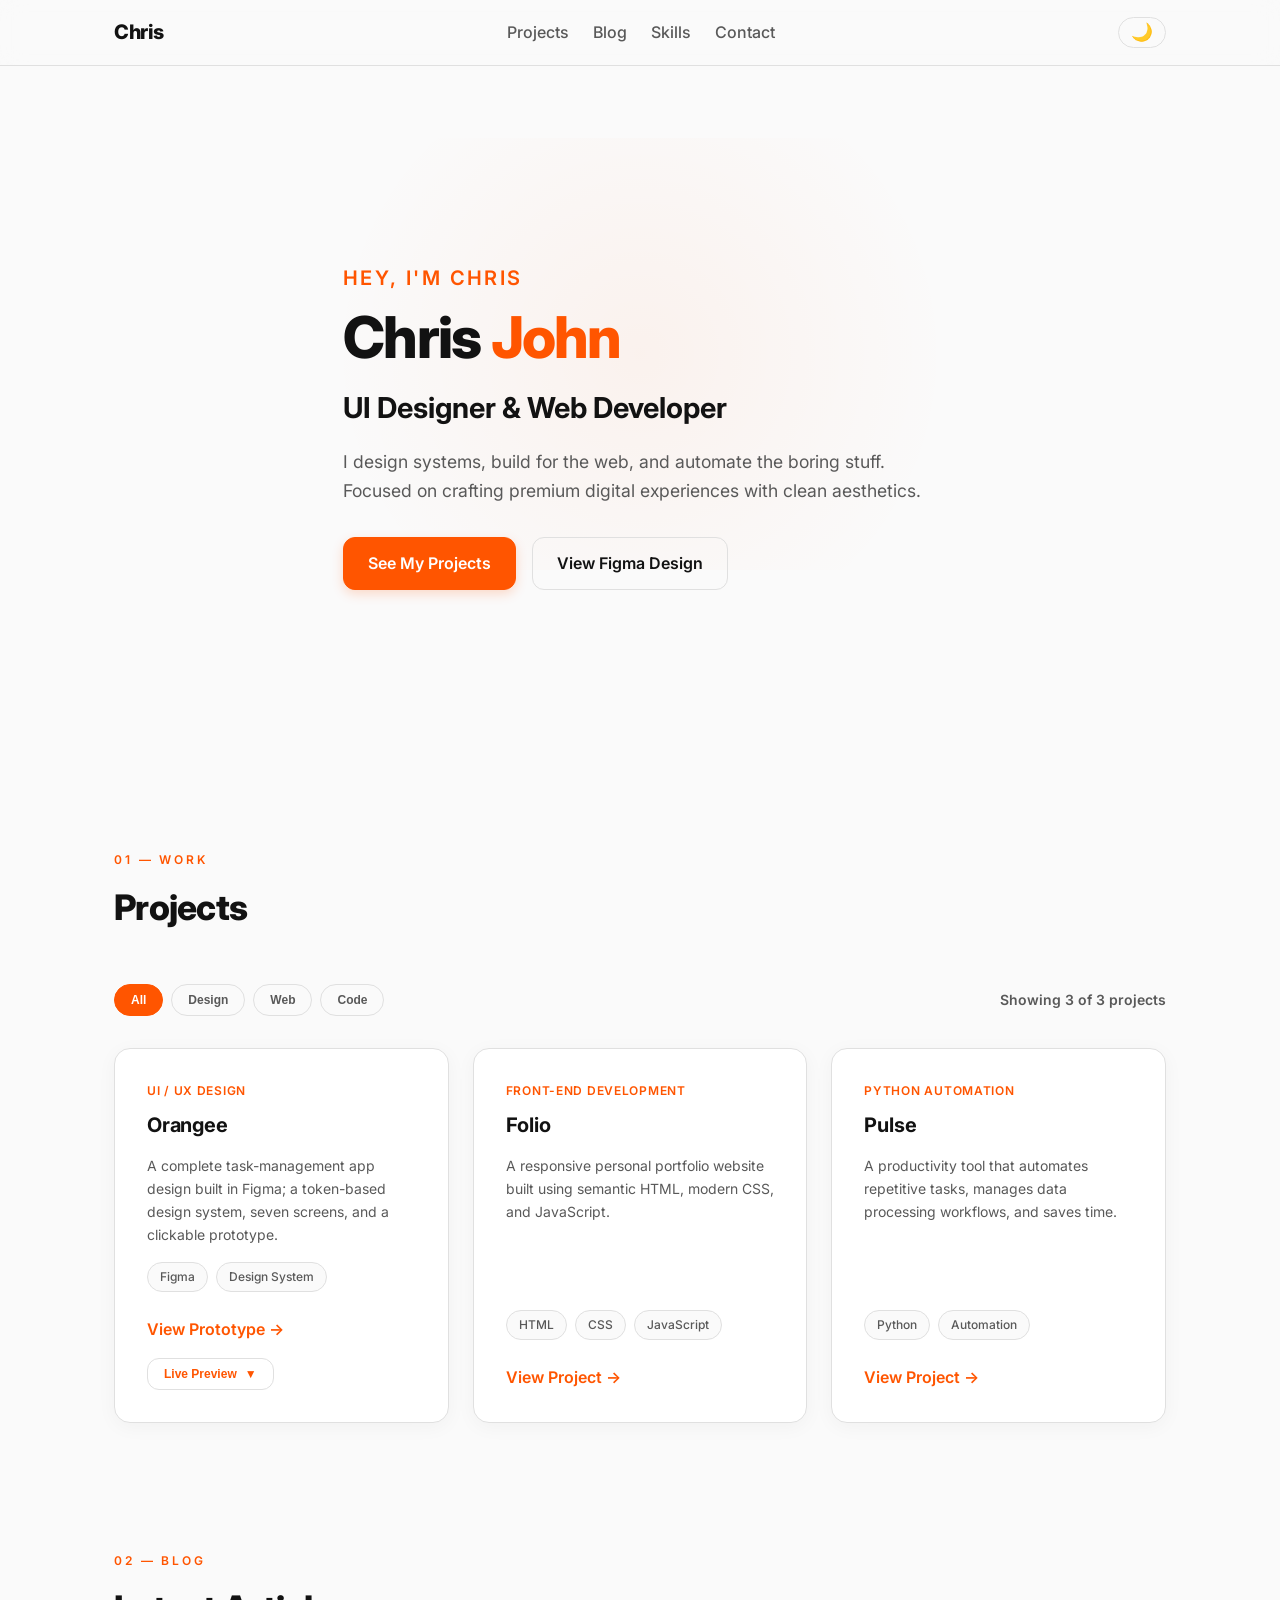
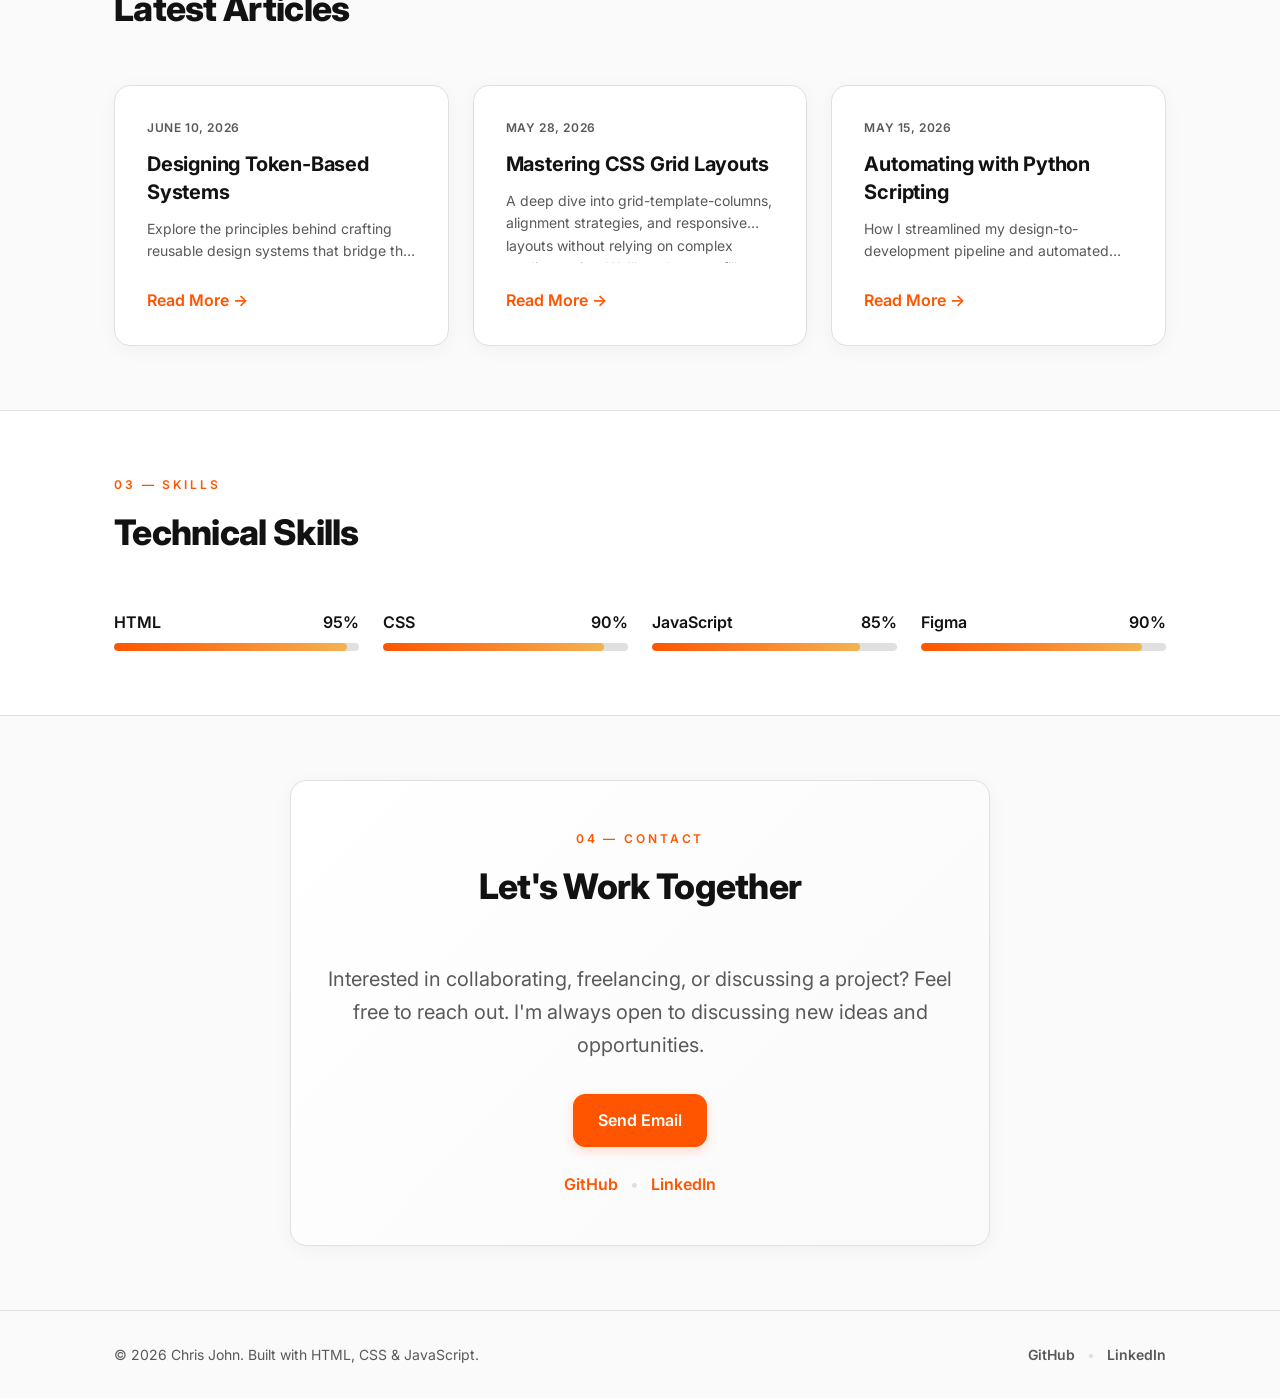
==== index.html @ bbb3df11 "Initial commit of folio folder" ====
<!DOCTYPE html>
<html lang="en">

<head>
    <meta charset="UTF-8">
    <meta name="viewport" content="width=device-width, initial-scale=1.0">

    <title>Chris — UI Designer & Web Developer</title>

    <!-- Google Font -->
    <link rel="preconnect" href="https://fonts.googleapis.com">
    <link rel="preconnect" href="https://fonts.gstatic.com" crossorigin>

    <link href="https://fonts.googleapis.com/css2?family=Inter:wght@400;500;600;700;800&display=swap" rel="stylesheet">

    <link rel="stylesheet" href="style.css">
</head>

<body>

    <!-- Navigation -->
    <nav class="nav" aria-label="Main navigation">
        <div class="container nav-inner">

            <a href="#home" class="brand">Chris</a>

            <ul class="nav-links">
                <li><a href="#projects">Projects</a></li>
                <li><a href="#blog">Blog</a></li>
                <li><a href="#skills">Skills</a></li>
                <li><a href="#contact">Contact</a></li>
            </ul>

            <button class="theme-btn" id="theme-toggle" aria-label="Toggle dark mode">
                🌙
            </button>

        </div>
    </nav>

    <!-- Hero Section -->
    <header class="hero" id="home">
        <div class="container">

            <p class="hero-tag reveal">Hey, I'm Chris</p>

            <h1 class="hero-name reveal">
                Chris <span class="highlight">John</span>
            </h1>

            <p class="hero-role reveal">
                UI Designer &amp; Web Developer
            </p>

            <p class="hero-bio reveal">
                I design systems, build for the web, and automate the boring stuff. Focused on crafting premium digital
                experiences with clean aesthetics.
            </p>

            <div class="hero-ctas reveal">

                <a href="#projects" class="btn btn-primary">
                    See My Projects
                </a>

                <a href="https://www.figma.com/design/I1WTBcyktZVdtdxtyELhZk/Untitled?node-id=0-1&p=f&t=AexnbBCi64m1Wz5f-0"
                    target="_blank" rel="noopener" class="btn btn-secondary">
                    View Figma Design
                </a>

            </div>

        </div>
    </header>

    <main>

        <!-- Projects -->
        <section class="section" id="projects">
            <div class="container">

                <p class="section-label">01 — Work</p>

                <h2 class="section-title">
                    Projects
                </h2>

                <!-- Project Category Filters & Count -->
                <div class="projects-controls reveal">
                    <div class="filter-group">
                        <button class="filter-btn active" data-filter="all">All</button>
                        <button class="filter-btn" data-filter="design">Design</button>
                        <button class="filter-btn" data-filter="web">Web</button>
                        <button class="filter-btn" data-filter="code">Code</button>
                    </div>
                    <p class="projects-count">Showing <span id="visible-count">3</span> of <span
                            id="total-count">3</span> projects</p>
                </div>

                <div class="projects-grid">

                    <!-- Project 1 -->
                    <article class="card reveal" data-category="design">

                        <span class="card-tag">
                            UI / UX Design
                        </span>

                        <h3 class="card-title">
                            Orangee
                        </h3>

                        <p class="card-desc">
                            A complete task-management app design built in Figma;
                            a token-based design system, seven screens,
                            and a clickable prototype.
                        </p>

                        <div class="card-meta">
                            <span class="chip">Figma</span>
                            <span class="chip">Design System</span>
                        </div>

                        <div class="card-actions">
                            <a href="https://www.figma.com/design/I1WTBcyktZVdtdxtyELhZk/Untitled?node-id=0-1&p=f&t=AexnbBCi64m1Wz5f-0"
                                target="_blank" rel="noopener" class="card-link">
                                View Prototype <span class="arrow">→</span>
                            </a>
                            <button class="btn-preview-toggle" aria-expanded="false"
                                aria-label="Toggle Figma live preview">
                                Live Preview <span class="preview-icon">▼</span>
                            </button>
                        </div>

                        <!-- Live Preview Drawer -->
                        <div class="preview-drawer">
                            <div class="preview-iframe-wrapper">
                                <iframe class="figma-embed" src=""
                                    data-src="https://embed.figma.com/proto/I1WTBcyktZVdtdxtyELhZk/Untitled?node-id=5-559&p=f&scaling=min-zoom&content-scaling=fixed&page-id=4%3A513&starting-point-node-id=5%3A559&embed-host=share"
                                    allowfullscreen>
                                </iframe>
                            </div>
                        </div>

                    </article>

                    <!-- Project 2 -->
                    <article class="card reveal" data-category="web">

                        <span class="card-tag">
                            Front-End Development
                        </span>

                        <h3 class="card-title">
                            Folio
                        </h3>

                        <p class="card-desc">
                            A responsive personal portfolio website built using
                            semantic HTML, modern CSS, and JavaScript.
                        </p>

                        <div class="card-meta">
                            <span class="chip">HTML</span>
                            <span class="chip">CSS</span>
                            <span class="chip">JavaScript</span>
                        </div>

                        <a href="#" class="card-link">
                            View Project <span class="arrow">→</span>
                        </a>

                    </article>

                    <!-- Project 3 -->
                    <article class="card reveal" data-category="code">

                        <span class="card-tag">
                            Python Automation
                        </span>

                        <h3 class="card-title">
                            Pulse
                        </h3>

                        <p class="card-desc">
                            A productivity tool that automates repetitive tasks,
                            manages data processing workflows, and saves time.
                        </p>

                        <div class="card-meta">
                            <span class="chip">Python</span>
                            <span class="chip">Automation</span>
                        </div>

                        <a href="#" class="card-link">
                            View Project <span class="arrow">→</span>
                        </a>

                    </article>

                </div>

            </div>
        </section>

        <!-- Blog -->
        <section class="section" id="blog">
            <div class="container">

                <p class="section-label">02 — Blog</p>

                <h2 class="section-title">
                    Latest Articles
                </h2>

                <div class="blog-grid">

                    <!-- Blog Post 1 -->
                    <article class="blog-card reveal">

                        <span class="blog-date">
                            June 10, 2026
                        </span>

                        <h3 class="blog-title">
                            Designing Token-Based Systems
                        </h3>

                        <p class="blog-excerpt">
                            Explore the principles behind crafting reusable design systems that bridge the gap between
                            Figma foundations and production-ready CSS variables. By establishing clear token maps for
                            colors, spacing, and typography, teams can guarantee consistency, reduce layout errors, and
                            streamline designer-developer handoffs.
                        </p>

                        <a href="#" class="blog-link">
                            Read More <span class="arrow">→</span>
                        </a>

                    </article>

                    <!-- Blog Post 2 -->
                    <article class="blog-card reveal">

                        <span class="blog-date">
                            May 28, 2026
                        </span>

                        <h3 class="blog-title">
                            Mastering CSS Grid Layouts
                        </h3>

                        <p class="blog-excerpt">
                            A deep dive into grid-template-columns, alignment strategies, and responsive layouts without
                            relying on complex media queries. We'll explore autofill vs. fit behaviors, fractional
                            units, and grid-area patterns that make building complex multi-column responsive systems a
                            breeze.
                        </p>

                        <a href="#" class="blog-link">
                            Read More <span class="arrow">→</span>
                        </a>

                    </article>

                    <!-- Blog Post 3 -->
                    <article class="blog-card reveal">

                        <span class="blog-date">
                            May 15, 2026
                        </span>

                        <h3 class="blog-title">
                            Automating with Python Scripting
                        </h3>

                        <p class="blog-excerpt">
                            How I streamlined my design-to-development pipeline and automated assets generation using
                            custom command-line automation tools. From compiling JSON Figma tokens into CSS variables to
                            optimizing SVG vectors automatically, learn how script automation saves hours of manual
                            work.
                        </p>

                        <a href="#" class="blog-link">
                            Read More <span class="arrow">→</span>
                        </a>

                    </article>

                </div>

            </div>
        </section>

        <!-- Skills -->
        <section class="section section-alt" id="skills">
            <div class="container">

                <p class="section-label">03 — Skills</p>

                <h2 class="section-title">
                    Technical Skills
                </h2>

                <div class="skills-list">

                    <div class="skill-item reveal">
                        <div class="skill-head">
                            <span>HTML</span>
                            <span>95%</span>
                        </div>
                        <div class="skill-track">
                            <div class="skill-fill" style="width:95%"></div>
                        </div>
                    </div>

                    <div class="skill-item reveal">
                        <div class="skill-head">
                            <span>CSS</span>
                            <span>90%</span>
                        </div>
                        <div class="skill-track">
                            <div class="skill-fill" style="width:90%"></div>
                        </div>
                    </div>

                    <div class="skill-item reveal">
                        <div class="skill-head">
                            <span>JavaScript</span>
                            <span>85%</span>
                        </div>
                        <div class="skill-track">
                            <div class="skill-fill" style="width:85%"></div>
                        </div>
                    </div>

                    <div class="skill-item reveal">
                        <div class="skill-head">
                            <span>Figma</span>
                            <span>90%</span>
                        </div>
                        <div class="skill-track">
                            <div class="skill-fill" style="width:90%"></div>
                        </div>
                    </div>

                </div>

            </div>
        </section>

        <!-- Contact -->
        <section class="section" id="contact">
            <div class="container contact-container reveal">

                <p class="section-label">04 — Contact</p>

                <h2 class="section-title">
                    Let's Work Together
                </h2>

                <p class="contact-text">
                    Interested in collaborating, freelancing, or discussing a project?
                    Feel free to reach out. I'm always open to discussing new ideas and opportunities.
                </p>

                <div class="contact-cta">
                    <a href="mailto:chrisjohnjaimon@gmail.com" class="btn btn-primary contact-link">
                        Send Email
                    </a>
                </div>

                <div class="contact-socials">
                    <a href="https://github.com/devcjj-github" target="_blank" rel="noopener" class="social-link"
                        aria-label="GitHub">
                        GitHub
                    </a>
                    <span class="social-separator">•</span>
                    <a href="https://www.linkedin.com/in/chrisjohnjaimon-linkedin" target="_blank" rel="noopener"
                        class="social-link" aria-label="LinkedIn">
                        LinkedIn
                    </a>
                </div>

            </div>
        </section>

    </main>

    <!-- Footer -->
    <footer class="footer">
        <div class="container footer-inner">

            <p>
                © 2026 Chris John. Built with HTML, CSS & JavaScript.
            </p>

            <div class="footer-socials">
                <a href="https://github.com/devcjj-github" target="_blank" rel="noopener"
                    class="footer-social-link">GitHub</a>
                <span class="footer-social-separator">•</span>
                <a href="https://www.linkedin.com/in/chrisjohnjaimon-linkedin" target="_blank" rel="noopener"
                    class="footer-social-link">LinkedIn</a>
            </div>

        </div>
    </footer>

    <!-- Back to top button -->
    <button id="to-top" class="to-top" aria-label="Scroll back to top">
        ↑
    </button>

    <script src="script.js"></script>

</body>

</html>
---- style.css ----
/* ==========================================================================
   PART 3: CSS FOUNDATIONS — TOKENS & RESET
   ========================================================================== */

:root {
    /* Colours — same hex codes as your Figma Foundations */
    --primary: #FF5500;
    --ink: #121212;
    --ink-muted: #595959;
    --surface: #FAFAFA;
    --card: #FFFFFF;
    --border: #E0E0E0;
    --pri-high: #FF5500; --pri-med: #FF8A33; --pri-low: #F4B251;

    /* Type scale — matches your S01 text styles */
    --display: clamp(2.2rem, 6vw, 3.6rem);
    --h1: 2.2rem; --h2: 1.8rem; --h3: 1.25rem; --body: 1rem;
    --cap: 0.875rem; --sm: 0.75rem;

    /* Spacing — 8-point grid in rem */
    --s4: 0.25rem; --s8: 0.5rem; --s12: 0.75rem; --s16: 1rem;
    --s24: 1.5rem; --s32: 2rem; --s48: 3rem; --s64: 4rem;

    /* Radius & shadow */
    --r-sm: 8px; --r-md: 12px; --r-lg: 16px; --r-pill: 999px;
    --shadow: 0 4px 20px rgba(18,18,18,0.04);
    --shadow-btn: rgba(255, 85, 0, 0.2);
    --shadow-btn-hover: rgba(255, 85, 0, 0.35);
}

/* 3.2 Dark mode — just redefine the colours */
body.dark {
    --primary: #FF8A33;
    --ink: #FAFAFA;
    --ink-muted: #E0E0E0;
    --surface: #121212;
    --card: #1E1E1E;
    --border: #2D2D2D;
    --shadow: 0 4px 20px rgba(0,0,0,0.4);
    --shadow-btn: rgba(255, 138, 51, 0.15);
    --shadow-btn-hover: rgba(255, 138, 51, 0.25);
}

/* 3.3 Reset and base styles */
*, *:before, *:after {
    box-sizing: border-box; margin: 0; padding: 0;
}

html { 
    scroll-behavior: smooth; 
}

body {
    font-family: 'Inter', system-ui, sans-serif;
    background-color: var(--surface); 
    color: var(--ink);
    line-height: 1.65;
    transition: background-color 0.3s ease, color 0.3s ease; /* smooth dark fade */
    overflow-x: hidden;
}

a { 
    color: inherit; 
    text-decoration: none; 
}

ul { 
    list-style: none; 
}

.container {
    max-width: 1100px; 
    margin: 0 auto; 
    padding: 0 var(--s24);
}

/* ==========================================================================
   PART 5: CSS COMPONENTS — NAV TO FOOTER
   ========================================================================== */

/* 5.1 Navigation */
nav {
    position: sticky; top: 0; z-index: 100; /* stays on top when scrolling */
    background-color: rgba(250, 250, 250, 0.85); 
    backdrop-filter: blur(12px);
    -webkit-backdrop-filter: blur(12px);
    border-bottom: 1px solid var(--border);
    transition: background-color 0.3s ease, border-color 0.3s ease;
}

body.dark nav {
    background-color: rgba(18, 18, 18, 0.85);
}

.nav-inner {
    display: flex; align-items: center; justify-content: space-between;
    padding: var(--s16) var(--s24);
}

.brand {
    font-weight: 800;
    font-size: var(--h3);
    color: var(--ink);
    letter-spacing: -0.02em;
}

.nav-links { 
    display: flex; align-items: center; gap: var(--s24); 
}

.nav-links a { 
    color: var(--ink-muted); font-weight: 500; 
    transition: color 0.2s ease;
}

.nav-links a:hover { 
    color: var(--primary); 
}

.theme-btn {
    background: none; border: 1px solid var(--border); border-radius: var(--r-pill);
    padding: var(--s4) var(--s12); cursor: pointer;
    font-size: 1.1rem;
    transition: background-color 0.2s ease, border-color 0.2s ease, transform 0.2s ease;
    display: flex;
    align-items: center;
    justify-content: center;
}

.theme-btn:hover {
    background-color: var(--border);
    transform: scale(1.05);
}

/* 5.2 Hero and buttons */
.hero {
    padding: var(--s64) 0; min-height: 80vh; display: flex; align-items: center;
    position: relative;
}

/* Add a premium soft radial gradient to background */
.hero::before {
    content: '';
    position: absolute;
    top: 10%;
    left: 20%;
    width: 60%;
    height: 60%;
    background: radial-gradient(circle, rgba(255, 85, 0, 0.05) 0%, rgba(250, 250, 250, 0) 70%);
    z-index: -1;
    pointer-events: none;
}

body.dark .hero::before {
    background: radial-gradient(circle, rgba(255, 138, 51, 0.03) 0%, rgba(18, 18, 18, 0) 70%);
}

.hero-tag { 
    color: var(--primary); 
    font-size: var(--h3); 
    font-weight: 600;
    text-transform: uppercase;
    letter-spacing: 0.12em;
    margin-bottom: var(--s12);
}

.hero-name {
    font-size: var(--display); font-weight: 800; line-height: 1.05; margin: var(--s8) 0 var(--s16);
    letter-spacing: -0.03em;
}

.hero-role { 
    color: var(--ink); font-size: var(--h2); font-weight: 700;
    margin-bottom: var(--s16);
}

.highlight { 
    color: var(--primary); font-weight: 800; 
}

.hero-bio { 
    max-width: 54ch; color: var(--ink-muted); margin-bottom: var(--s32); 
    font-size: 1.1rem;
}

.hero-ctas { 
    display: flex; flex-wrap: wrap; gap: var(--s16); 
}

.btn {
    display: inline-block; padding: var(--s12) var(--s24); border-radius: var(--r-md);
    font-weight: 600; cursor: pointer; 
    transition: transform 0.2s cubic-bezier(0.16, 1, 0.3, 1), background-color 0.2s ease, border-color 0.2s ease, color 0.2s ease, box-shadow 0.2s ease;
}

.btn:hover { 
    transform: translateY(-2px); 
}

.btn-primary { 
    background-color: var(--primary); color: #FFFFFF; 
    border: 1px solid var(--primary);
    box-shadow: 0 4px 12px var(--shadow-btn);
}

.btn-primary:hover {
    box-shadow: 0 6px 16px var(--shadow-btn-hover);
}

.btn-secondary {
    background-color: transparent;
    border: 1px solid var(--border);
    color: var(--ink);
}

.btn-secondary:hover {
    background-color: var(--border);
}

/* 5.3 Sections, the projects grid, and cards */
.section { 
    padding: var(--s64) 0; 
}

.section-alt { 
    background-color: var(--card); 
    border-top: 1px solid var(--border);
    border-bottom: 1px solid var(--border);
}

.section-label { 
    color: var(--primary); font-size: var(--sm); letter-spacing: 0.18rem; text-transform: uppercase; 
    font-weight: 600;
    margin-bottom: var(--s8);
}

.section-title { 
    font-size: var(--h1); font-weight: 800; margin-bottom: var(--s48); 
    letter-spacing: -0.02em;
}

/* Project Controls (Filters & Count) */
.projects-controls {
    display: flex;
    justify-content: space-between;
    align-items: center;
    flex-wrap: wrap;
    gap: var(--s16);
    margin-bottom: var(--s32);
    width: 100%;
}

.filter-group {
    display: flex;
    flex-wrap: wrap;
    gap: var(--s8);
}

.filter-btn {
    background: none;
    border: 1px solid var(--border);
    color: var(--ink-muted);
    font-weight: 600;
    font-size: var(--sm);
    padding: var(--s8) var(--s16);
    border-radius: var(--r-pill);
    cursor: pointer;
    transition: background-color 0.2s ease, border-color 0.2s ease, color 0.2s ease, transform 0.15s ease;
}

.filter-btn:hover {
    color: var(--ink);
    border-color: var(--ink-muted);
}

.filter-btn.active {
    background-color: var(--primary);
    border-color: var(--primary);
    color: #FFFFFF;
}

.projects-count {
    font-size: var(--cap);
    color: var(--ink-muted);
    font-weight: 600;
}

.projects-grid {
    display: grid;
    grid-template-columns: repeat(auto-fit, minmax(300px, 1fr));
    gap: var(--s24);
    width: 100%;
}

.card {
    display: flex; flex-direction: column;
    background-color: var(--card); border: 1px solid var(--border);
    border-radius: var(--r-lg); padding: var(--s32); box-shadow: var(--shadow);
    transition: transform 0.3s cubic-bezier(0.16, 1, 0.3, 1), box-shadow 0.3s ease, border-color 0.3s ease, opacity 0.3s ease;
}

.card.fade-out {
    opacity: 0;
    transform: scale(0.92) translateY(12px);
    pointer-events: none;
}

.card.hide-card {
    display: none !important;
}

.card:hover { 
    transform: translateY(-6px); 
    box-shadow: 0 12px 32px rgba(26,26,26,0.08);
    border-color: var(--primary);
}

body.dark .card:hover {
    box-shadow: 0 12px 32px rgba(0,0,0,0.35);
}

.card-tag { 
    color: var(--primary); font-size: var(--sm); text-transform: uppercase; 
    font-weight: 600;
    letter-spacing: 0.06em;
}

.card-title { 
    font-size: var(--h3); font-weight: 700; margin: var(--s8) 0 var(--s12); 
    letter-spacing: -0.01em;
}

.card-desc { 
    flex: 1; color: var(--ink-muted); font-size: var(--cap); 
    margin-bottom: var(--s16);
}

.card-meta { 
    display: flex; flex-wrap: wrap; gap: var(--s8); margin: 0 0 var(--s24) 0; 
}

.chip { 
    font-size: var(--sm); padding: var(--s4) var(--s12); border-radius: var(--r-pill); border: 1px solid var(--border); 
    background-color: var(--surface);
    color: var(--ink-muted);
    font-weight: 500;
}

.card-link { 
    color: var(--primary); font-weight: 600; 
    display: inline-flex;
    align-items: center;
    gap: var(--s4);
}

.card-link .arrow {
    transition: transform 0.2s ease;
}

.card-link:hover .arrow {
    transform: translateX(4px);
}

/* Card Actions wrapper (links + toggles) */
.card-actions {
    display: flex;
    align-items: center;
    justify-content: space-between;
    margin-top: auto;
    gap: var(--s16);
    flex-wrap: wrap;
    width: 100%;
}

/* Figma Live Preview Drawer */
.btn-preview-toggle {
    background: none;
    border: 1px solid var(--border);
    color: var(--primary);
    font-weight: 600;
    font-size: var(--sm);
    padding: var(--s8) var(--s16);
    border-radius: var(--r-md);
    cursor: pointer;
    display: inline-flex;
    align-items: center;
    gap: var(--s8);
    transition: background-color 0.2s, border-color 0.2s, color 0.2s, transform 0.2s;
}

.btn-preview-toggle:hover {
    background-color: var(--border);
    transform: translateY(-1px);
}

.btn-preview-toggle .preview-icon {
    font-size: 0.75rem;
    transition: transform 0.3s ease;
}

.btn-preview-toggle.active .preview-icon {
    transform: rotate(180deg);
}

.preview-drawer {
    max-height: 0;
    overflow: hidden;
    opacity: 0;
    transition: max-height 0.5s cubic-bezier(0.16, 1, 0.3, 1), opacity 0.5s ease, margin-top 0.5s ease;
    margin-top: 0;
    width: 100%;
}

.preview-drawer.open {
    max-height: 600px;
    opacity: 1;
    margin-top: var(--s24);
}

.preview-iframe-wrapper {
    position: relative;
    width: 100%;
    aspect-ratio: 16/9;
    border-radius: var(--r-md);
    overflow: hidden;
    border: 1px solid var(--border);
    background-color: var(--surface);
}

.figma-embed {
    position: absolute;
    top: 0;
    left: 0;
    width: 100%;
    height: 100%;
    border: none;
}

/* 5.4 Skill Bar Component & Section Layout */
.skills-list {
    display: grid;
    grid-template-columns: repeat(auto-fit, minmax(240px, 1fr));
    gap: var(--s32) var(--s24);
}

.skill-item {
    display: flex;
    flex-direction: column;
    gap: var(--s8);
}

.skill-head {
    display: flex;
    justify-content: space-between;
    font-weight: 600;
    font-size: var(--body);
}

.skill-track { 
    height: 8px; background: var(--border); border-radius: var(--r-pill); overflow: hidden; 
}

.skill-fill { 
    height: 100%; 
    background: linear-gradient(90deg, var(--primary), var(--pri-low)); 
    border-radius: var(--r-pill); 
    transition: width 1.2s cubic-bezier(0.1, 0.8, 0.3, 1);
}

body.dark .skill-fill {
    background: linear-gradient(90deg, var(--primary), var(--pri-med));
}

/* 5.5 Blog Section Layout */
.blog-grid {
    display: grid;
    grid-template-columns: repeat(auto-fit, minmax(300px, 1fr));
    gap: var(--s24);
}

.blog-card {
    display: flex;
    flex-direction: column;
    background-color: var(--card);
    border: 1px solid var(--border);
    border-radius: var(--r-lg);
    padding: var(--s32);
    box-shadow: var(--shadow);
    transition: transform 0.3s cubic-bezier(0.16, 1, 0.3, 1), box-shadow 0.3s ease, border-color 0.3s ease;
}

.blog-card:hover {
    transform: translateY(-6px);
    box-shadow: 0 12px 32px rgba(26, 26, 26, 0.08);
    border-color: var(--primary);
}

body.dark .blog-card:hover {
    box-shadow: 0 12px 32px rgba(0, 0, 0, 0.35);
}

.blog-date {
    font-size: var(--sm);
    color: var(--ink-muted);
    margin-bottom: var(--s12);
    font-weight: 600;
    text-transform: uppercase;
    letter-spacing: 0.05em;
}

.blog-title {
    font-size: var(--h3);
    font-weight: 700;
    margin-bottom: var(--s12);
    line-height: 1.4;
    color: var(--ink);
    letter-spacing: -0.01em;
}

.blog-excerpt {
    color: var(--ink-muted);
    font-size: var(--cap);
    line-height: 1.6;
    margin-bottom: var(--s24);
    flex-grow: 1;
    
    /* Enforce exactly 2-line clamp */
    display: -webkit-box;
    -webkit-line-clamp: 2;
    -webkit-box-orient: vertical;
    overflow: hidden;
    text-overflow: ellipsis;
}

.blog-excerpt.expanded {
    display: block;
    -webkit-line-clamp: unset;
    overflow: visible;
    text-overflow: clip;
}

.blog-link {
    color: var(--primary);
    font-weight: 600;
    display: inline-flex;
    align-items: center;
    gap: var(--s4);
    margin-top: auto;
}

.blog-link .arrow {
    transition: transform 0.2s ease;
}

.blog-link:hover .arrow {
    transform: translateX(4px);
}

/* 5.6 Contact section layout */
.contact-container {
    text-align: center;
    max-width: 700px;
    margin: 0 auto;
    padding: var(--s48) var(--s24);
    border-radius: var(--r-lg);
    background: linear-gradient(135deg, var(--card) 0%, var(--surface) 100%);
    border: 1px solid var(--border);
    box-shadow: var(--shadow);
}

.contact-text {
    color: var(--ink-muted);
    margin: var(--s16) 0 var(--s32);
    font-size: var(--h3);
}

.contact-cta {
    display: flex;
    justify-content: center;
}

.contact-socials {
    display: flex;
    justify-content: center;
    align-items: center;
    gap: var(--s12);
    margin-top: var(--s24);
}

.social-link {
    color: var(--primary);
    font-weight: 600;
    font-size: var(--body);
    transition: color 0.2s ease, transform 0.2s ease;
}

.social-link:hover {
    color: var(--pri-med);
    transform: translateY(-1px);
}

.social-separator {
    color: var(--border);
    user-select: none;
}

/* 5.7 Footer */
.footer {
    padding: var(--s32) 0;
    border-top: 1px solid var(--border);
    font-size: var(--cap);
    color: var(--ink-muted);
    background-color: var(--surface);
    transition: border-color 0.3s ease, background-color 0.3s ease;
}

.footer-inner {
    display: flex;
    justify-content: space-between;
    align-items: center;
    flex-wrap: wrap;
    gap: var(--s16);
}

.footer-socials {
    display: flex;
    align-items: center;
    gap: var(--s12);
}

.footer-social-link {
    color: var(--ink-muted);
    font-weight: 600;
    transition: color 0.2s ease;
}

.footer-social-link:hover {
    color: var(--primary);
}

.footer-social-separator {
    color: var(--border);
    user-select: none;
}

/* 5.8 Back to Top Button */
.to-top {
    position: fixed;
    bottom: 32px;
    right: 32px;
    width: 48px;
    height: 48px;
    border-radius: 50%;
    background-color: var(--card);
    border: 1px solid var(--border);
    color: var(--ink);
    font-size: var(--h3);
    display: flex;
    align-items: center;
    justify-content: center;
    cursor: pointer;
    box-shadow: var(--shadow);
    opacity: 0;
    transform: translateY(16px);
    transition: opacity 0.3s ease, transform 0.3s ease, background-color 0.3s, border-color 0.3s, color 0.3s;
    pointer-events: none;
    z-index: 99;
}

.to-top.show {
    opacity: 1;
    transform: translateY(0);
    pointer-events: all;
}

.to-top:hover {
    background-color: var(--primary);
    color: #FFFFFF;
    border-color: var(--primary);
    transform: translateY(-3px);
}

/* ==========================================================================
   RESPONSIVE LAYOUTS (MEDIA QUERIES)
   ========================================================================== */

@media (max-width: 600px) {
    .hero { min-height: auto; padding: var(--s48) 0; }
    .nav-links { gap: var(--s16); }
    .section { padding: var(--s48) 0; }
    .contact-link { width: 100%; }
    .to-top { bottom: 24px; right: 24px; }
    .footer-inner {
        flex-direction: column;
        text-align: center;
        gap: var(--s12);
    }
}

/* ==========================================================================
   SCROLL REVEAL ANIMATION ROOTS
   ========================================================================== */
.reveal {
    opacity: 0;
    transform: translateY(24px);
    transition: opacity 0.8s cubic-bezier(0.16, 1, 0.3, 1), transform 0.8s cubic-bezier(0.16, 1, 0.3, 1);
}

.reveal.is-visible {
    opacity: 1;
    transform: translateY(0);
}
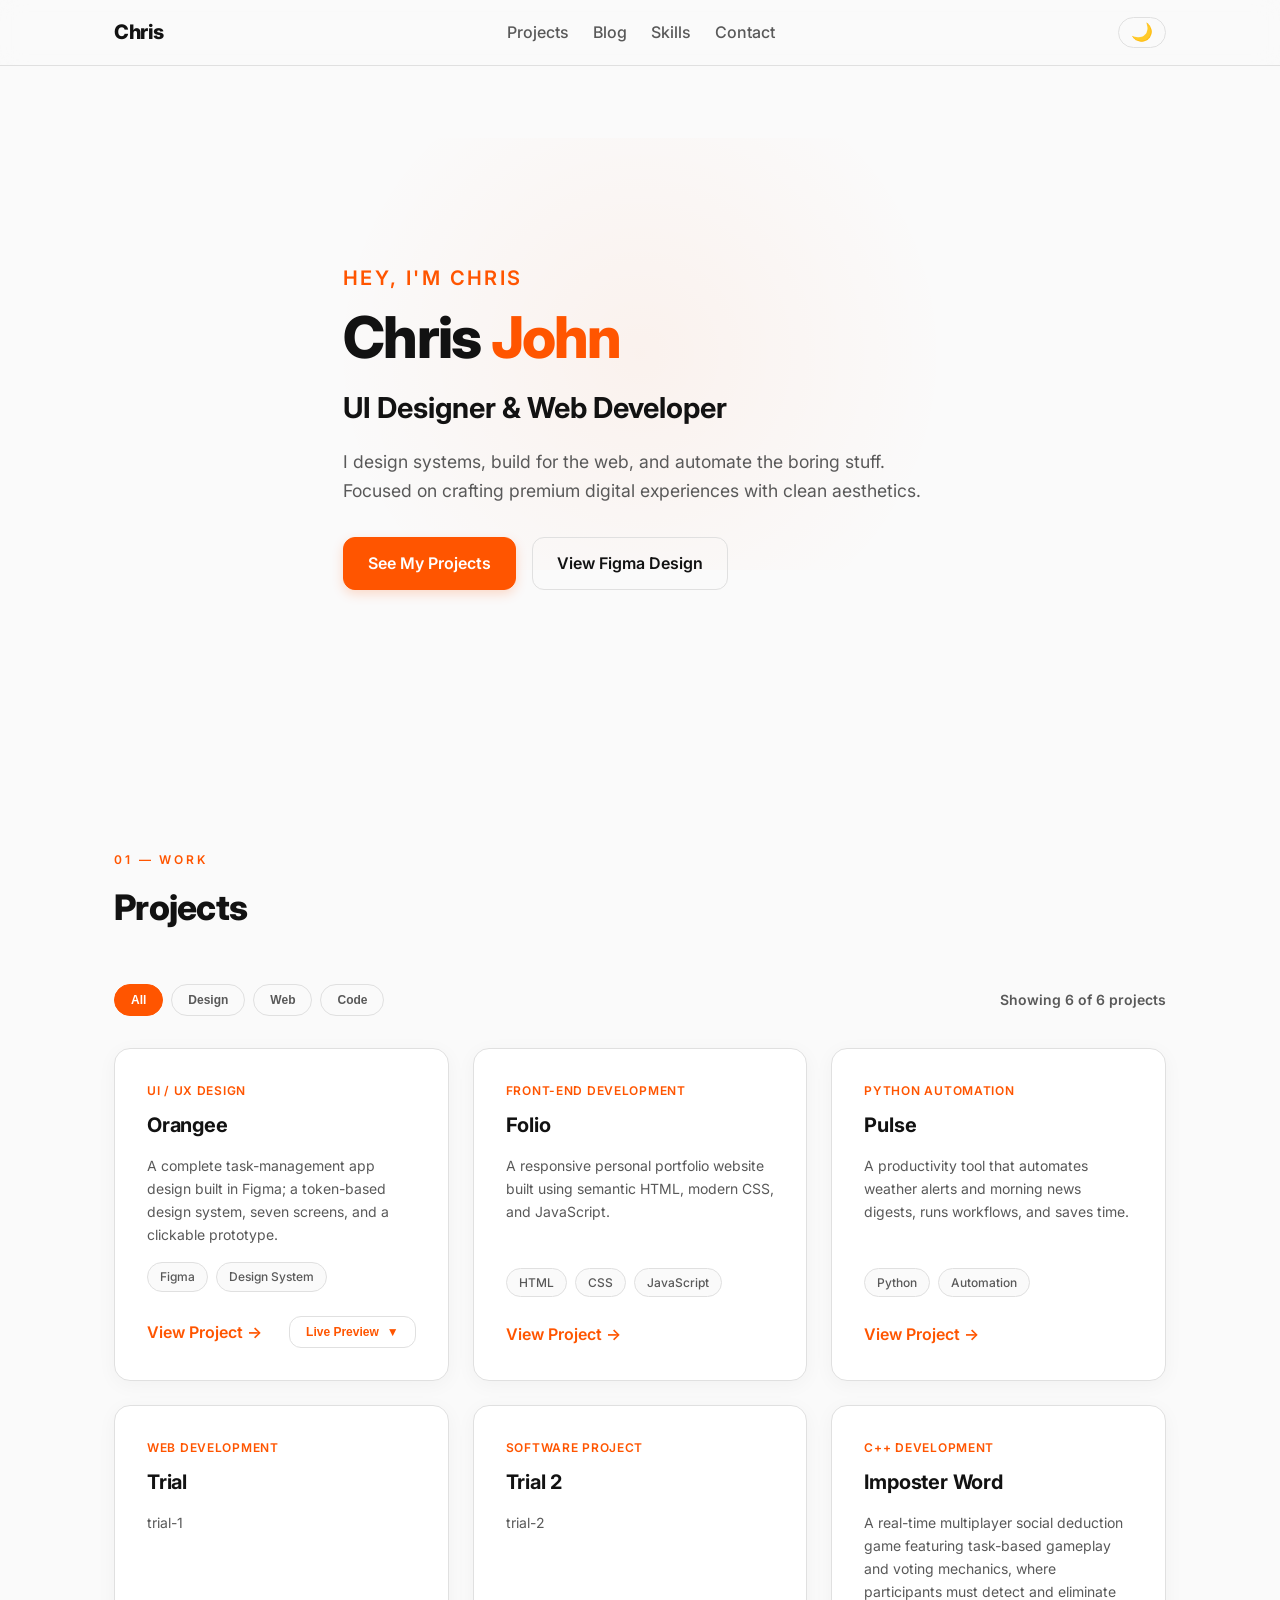
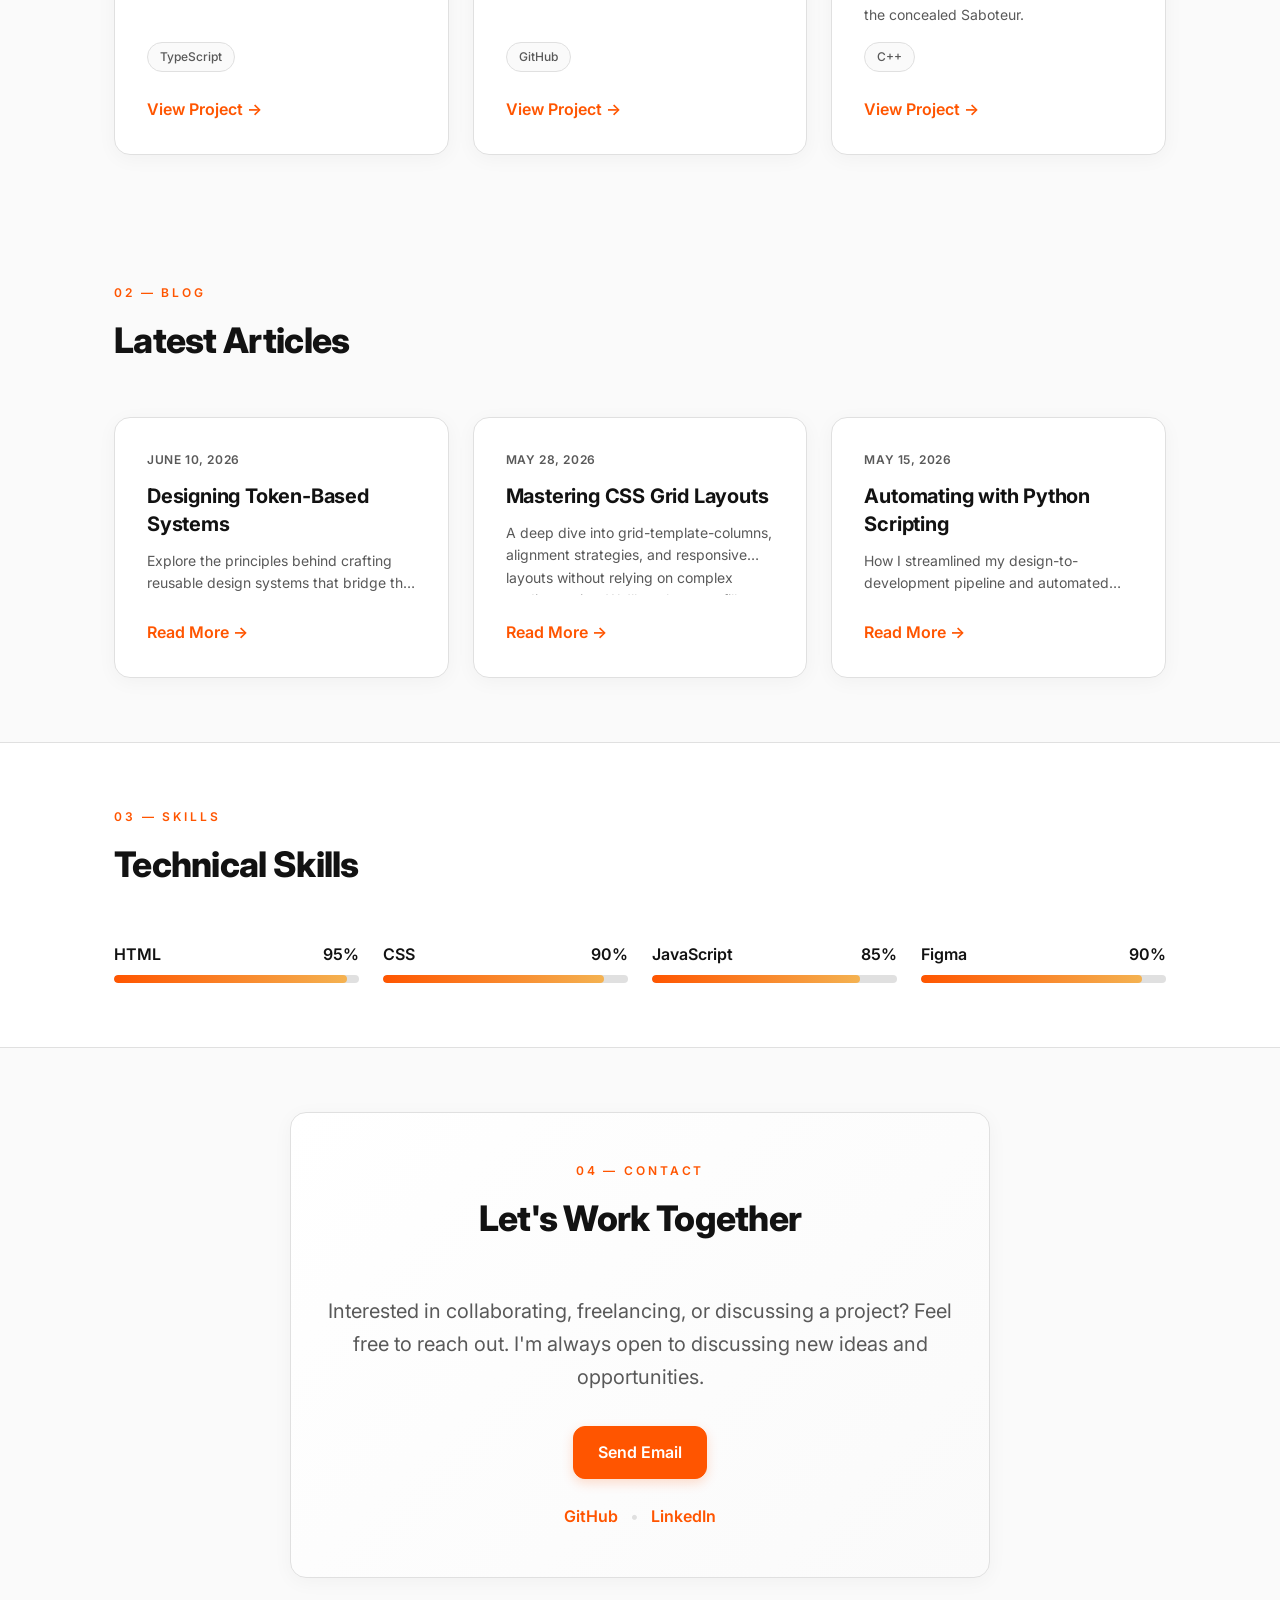
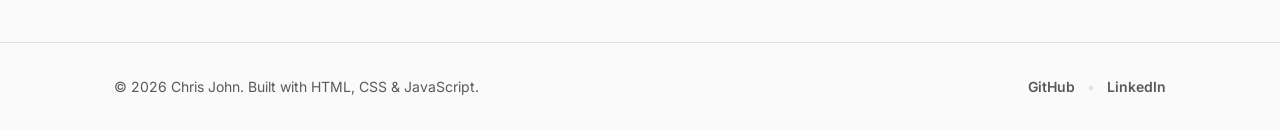
==== commit 41a31301: "Add portfolio projects auto-updater" ====
--- a/index.html
+++ b/index.html
@@ -98,8 +98,9 @@
                 </div>
 
                 <div class="projects-grid">
-
-                    <!-- Project 1 -->
+                    <!-- PROJECTS_START -->
+
+                    <!-- Project Card: Orangee -->
                     <article class="card reveal" data-category="design">
 
                         <span class="card-tag">
@@ -111,9 +112,7 @@
                         </h3>
 
                         <p class="card-desc">
-                            A complete task-management app design built in Figma;
-                            a token-based design system, seven screens,
-                            and a clickable prototype.
+                            A complete task-management app design built in Figma; a token-based design system, seven screens, and a clickable prototype.
                         </p>
 
                         <div class="card-meta">
@@ -122,9 +121,8 @@
                         </div>
 
                         <div class="card-actions">
-                            <a href="https://www.figma.com/design/I1WTBcyktZVdtdxtyELhZk/Untitled?node-id=0-1&p=f&t=AexnbBCi64m1Wz5f-0"
-                                target="_blank" rel="noopener" class="card-link">
-                                View Prototype <span class="arrow">→</span>
+                            <a href="https://www.figma.com/design/I1WTBcyktZVdtdxtyELhZk/Untitled?node-id=0-1&p=f&t=AexnbBCi64m1Wz5f-0" target="_blank" rel="noopener" class="card-link">
+                                View Project <span class="arrow">→</span>
                             </a>
                             <button class="btn-preview-toggle" aria-expanded="false"
                                 aria-label="Toggle Figma live preview">
@@ -144,7 +142,7 @@
 
                     </article>
 
-                    <!-- Project 2 -->
+                    <!-- Project Card: Folio -->
                     <article class="card reveal" data-category="web">
 
                         <span class="card-tag">
@@ -156,8 +154,7 @@
                         </h3>
 
                         <p class="card-desc">
-                            A responsive personal portfolio website built using
-                            semantic HTML, modern CSS, and JavaScript.
+                            A responsive personal portfolio website built using semantic HTML, modern CSS, and JavaScript.
                         </p>
 
                         <div class="card-meta">
@@ -166,13 +163,15 @@
                             <span class="chip">JavaScript</span>
                         </div>
 
-                        <a href="#" class="card-link">
-                            View Project <span class="arrow">→</span>
-                        </a>
-
-                    </article>
-
-                    <!-- Project 3 -->
+                        <div class="card-actions">
+                            <a href="https://github.com/devcjj/FOLIO" target="_blank" rel="noopener" class="card-link">
+                                View Project <span class="arrow">→</span>
+                            </a>
+                        </div>
+
+                    </article>
+
+                    <!-- Project Card: Pulse -->
                     <article class="card reveal" data-category="code">
 
                         <span class="card-tag">
@@ -184,8 +183,7 @@
                         </h3>
 
                         <p class="card-desc">
-                            A productivity tool that automates repetitive tasks,
-                            manages data processing workflows, and saves time.
+                            A productivity tool that automates weather alerts and morning news digests, runs workflows, and saves time.
                         </p>
 
                         <div class="card-meta">
@@ -193,12 +191,95 @@
                             <span class="chip">Automation</span>
                         </div>
 
-                        <a href="#" class="card-link">
-                            View Project <span class="arrow">→</span>
-                        </a>
-
-                    </article>
-
+                        <div class="card-actions">
+                            <a href="https://github.com/devcjj/FOLIO" target="_blank" rel="noopener" class="card-link">
+                                View Project <span class="arrow">→</span>
+                            </a>
+                        </div>
+
+                    </article>
+
+                    <!-- Project Card: Trial -->
+                    <article class="card reveal" data-category="web">
+
+                        <span class="card-tag">
+                            Web Development
+                        </span>
+
+                        <h3 class="card-title">
+                            Trial
+                        </h3>
+
+                        <p class="card-desc">
+                            trial-1
+                        </p>
+
+                        <div class="card-meta">
+                            <span class="chip">TypeScript</span>
+                        </div>
+
+                        <div class="card-actions">
+                            <a href="https://github.com/devcjj/trial" target="_blank" rel="noopener" class="card-link">
+                                View Project <span class="arrow">→</span>
+                            </a>
+                        </div>
+
+                    </article>
+
+                    <!-- Project Card: Trial 2 -->
+                    <article class="card reveal" data-category="code">
+
+                        <span class="card-tag">
+                            Software Project
+                        </span>
+
+                        <h3 class="card-title">
+                            Trial 2
+                        </h3>
+
+                        <p class="card-desc">
+                            trial-2
+                        </p>
+
+                        <div class="card-meta">
+                            <span class="chip">GitHub</span>
+                        </div>
+
+                        <div class="card-actions">
+                            <a href="https://github.com/devcjj/trial-2" target="_blank" rel="noopener" class="card-link">
+                                View Project <span class="arrow">→</span>
+                            </a>
+                        </div>
+
+                    </article>
+
+                    <!-- Project Card: Imposter Word -->
+                    <article class="card reveal" data-category="code">
+
+                        <span class="card-tag">
+                            C++ Development
+                        </span>
+
+                        <h3 class="card-title">
+                            Imposter Word
+                        </h3>
+
+                        <p class="card-desc">
+                            A real-time multiplayer social deduction game featuring task-based gameplay and voting mechanics, where participants must detect and eliminate the concealed Saboteur.
+                        </p>
+
+                        <div class="card-meta">
+                            <span class="chip">C++</span>
+                        </div>
+
+                        <div class="card-actions">
+                            <a href="https://github.com/devcjj/IMPOSTER-WORD" target="_blank" rel="noopener" class="card-link">
+                                View Project <span class="arrow">→</span>
+                            </a>
+                        </div>
+
+                    </article>
+                    <!-- PROJECTS_END -->
                 </div>
 
             </div>
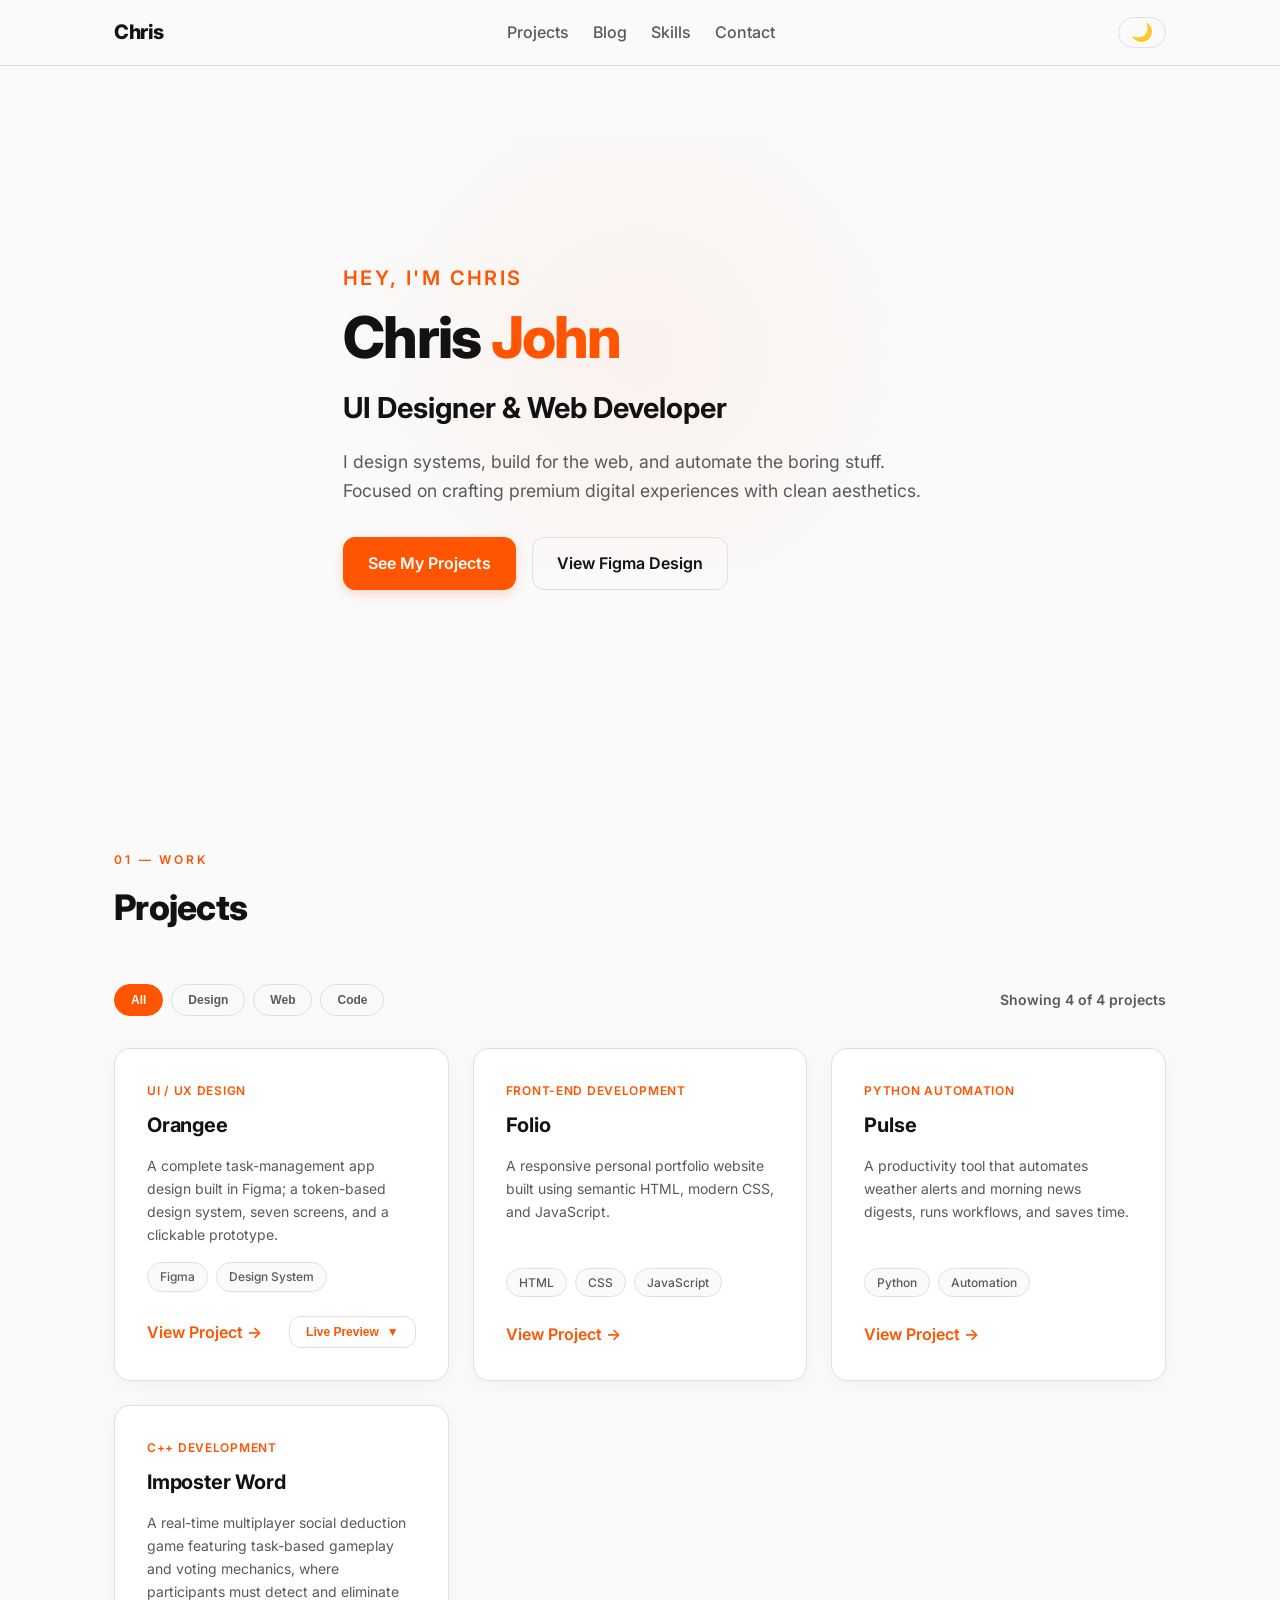
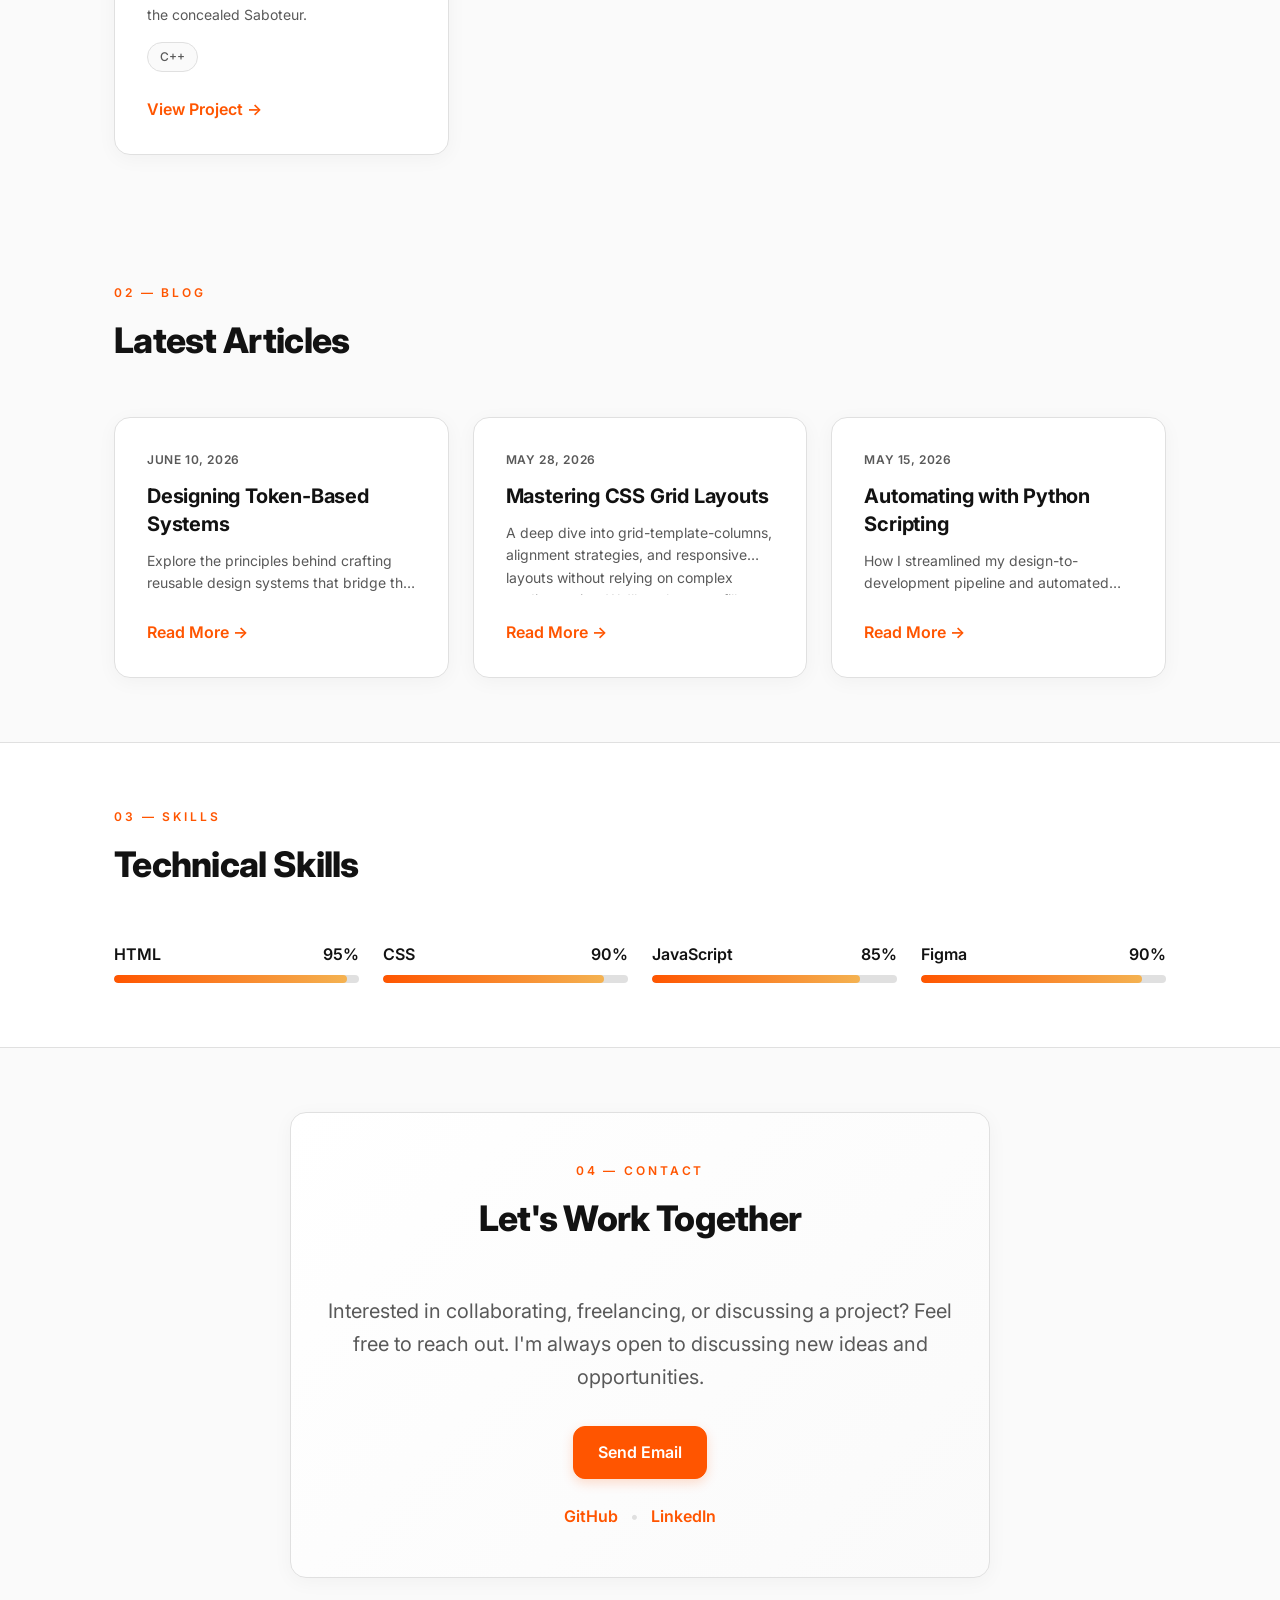
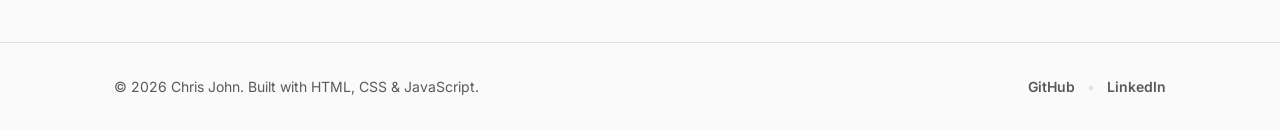
==== commit b05545b2: "Auto-update projects list from GitHub API" ====
--- a/index.html
+++ b/index.html
@@ -199,60 +199,6 @@
 
                     </article>
 
-                    <!-- Project Card: Trial -->
-                    <article class="card reveal" data-category="web">
-
-                        <span class="card-tag">
-                            Web Development
-                        </span>
-
-                        <h3 class="card-title">
-                            Trial
-                        </h3>
-
-                        <p class="card-desc">
-                            trial-1
-                        </p>
-
-                        <div class="card-meta">
-                            <span class="chip">TypeScript</span>
-                        </div>
-
-                        <div class="card-actions">
-                            <a href="https://github.com/devcjj/trial" target="_blank" rel="noopener" class="card-link">
-                                View Project <span class="arrow">→</span>
-                            </a>
-                        </div>
-
-                    </article>
-
-                    <!-- Project Card: Trial 2 -->
-                    <article class="card reveal" data-category="code">
-
-                        <span class="card-tag">
-                            Software Project
-                        </span>
-
-                        <h3 class="card-title">
-                            Trial 2
-                        </h3>
-
-                        <p class="card-desc">
-                            trial-2
-                        </p>
-
-                        <div class="card-meta">
-                            <span class="chip">GitHub</span>
-                        </div>
-
-                        <div class="card-actions">
-                            <a href="https://github.com/devcjj/trial-2" target="_blank" rel="noopener" class="card-link">
-                                View Project <span class="arrow">→</span>
-                            </a>
-                        </div>
-
-                    </article>
-
                     <!-- Project Card: Imposter Word -->
                     <article class="card reveal" data-category="code">
 
